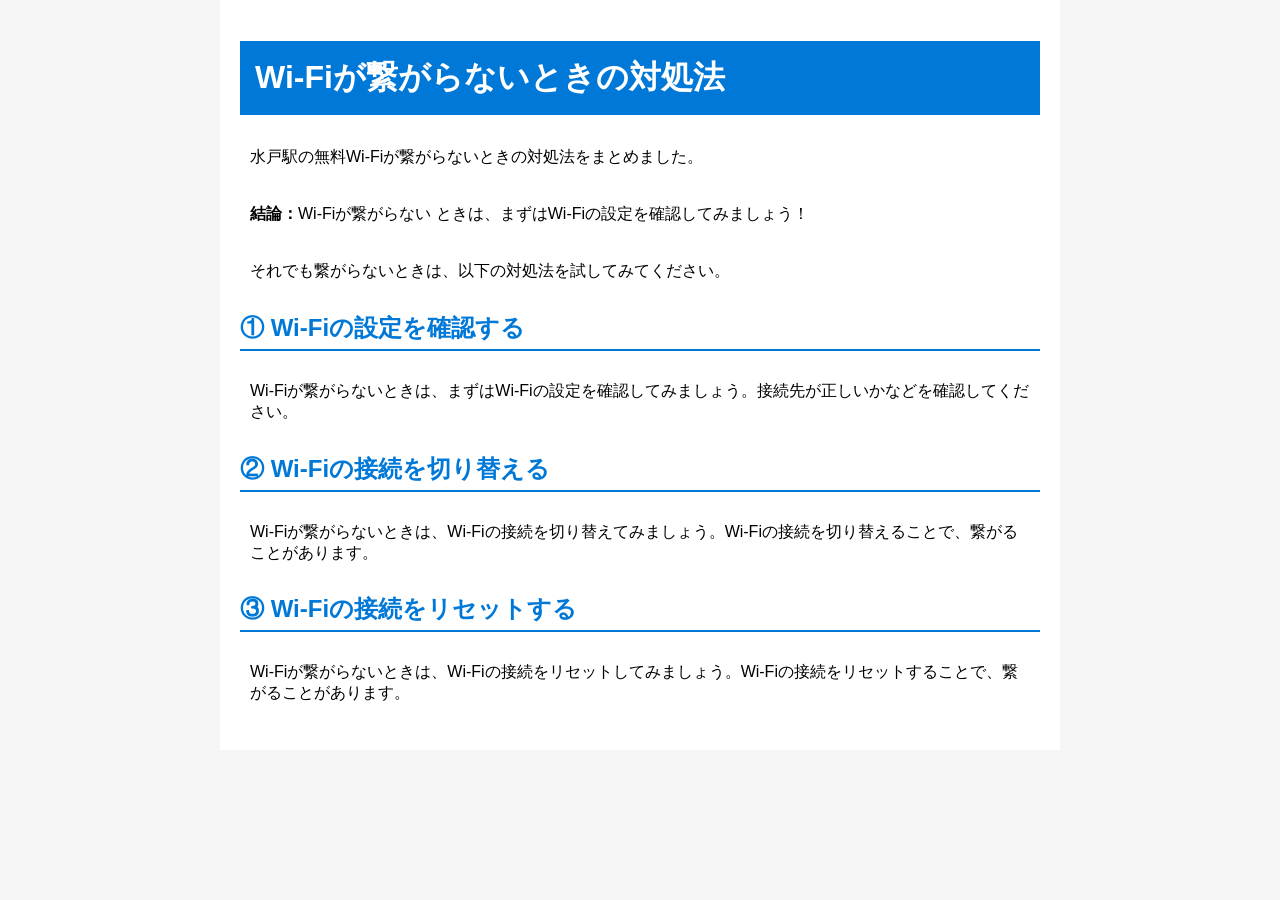
==== wifi-trouble.html @ c72951ff "Add files via upload" ====
<!DOCTYPE html>
<html lang="ja">
<head>
    <meta charset="UTF-8">
    <title>wifiが繋がらないときの対処法</title>
    <link rel="stylesheet" href="wifi-trouble style.css">
    <meta name="viewport" content="width=device-width, initial-scale=1.0">
</head>
<div class="container">
    <h1>Wi-Fiが繋がらないときの対処法</h1>
    <p>水戸駅の無料Wi-Fiが繋がらないときの対処法をまとめました。</p>
    <p><strong>結論：</strong>Wi-Fiが繋がらない ときは、まずはWi-Fiの設定を確認してみましょう！</p>
    <p>それでも繋がらないときは、以下の対処法を試してみてください。</p>
    <h2>① Wi-Fiの設定を確認する</h2>
    <p>Wi-Fiが繋がらないときは、まずはWi-Fiの設定を確認してみましょう。接続先が正しいかなどを確認してください。</p>
    <h2>② Wi-Fiの接続を切り替える</h2>
    <p>Wi-Fiが繋がらないときは、Wi-Fiの接続を切り替えてみましょう。Wi-Fiの接続を切り替えることで、繋がることがあります。</p>
    <h2>③ Wi-Fiの接続をリセットする</h2>    
    <p>Wi-Fiが繋がらないときは、Wi-Fiの接続をリセットしてみましょう。Wi-Fiの接続をリセットすることで、繋がることがあります。</p>
    
</div>
</html>
---- wifi-trouble style.css ----
body {
    font-family: Arial, sans-serif;
    background-color: #f5f5f5;
    margin: 0;
    padding: 0;
}

h1 {
    background-color: #0078D7;
    color: white;
    padding: 15px;
}

h2 {
    color: #0078D7;
    border-bottom: 2px solid #0078D7;
    padding-bottom: 5px;
}

p {
    padding: 10px;
}
.container {
    width: 90%;
    max-width: 800px;
    margin: auto;
    background-color: white;
    padding: 20px;
}
.card {
    background-color: white;
    margin: 20px 0;
    padding: 15px;
    border-radius: 10px;
    box-shadow: 0 4px 8px rgba(0, 0, 0, 0.1);
}
.card:hover {
    transform: translateY(-5px);
    transition: 0.3s;
}
@media (max-width: 600px) {
    h1 {
        font-size: 20px;
    }

    .card {
        padding: 10px;
    }
}

a {
    display: inline-block;
    margin-top: 10px;
    color: #0078D7;
    text-decoration: none;
    font-weight: bold;
}

a:hover {
    text-decoration: underline;
}

/* 見出しを強調 */
.card h2 {
    color: #333;
}

/* 結論カードを目立たせる */
.card:first-of-type {
    border-left: 5px solid #0078D7;
}

/* 対処法カードだけ色変える */
.card:nth-of-type(3) {
    border-left: 5px solid green;
}

/* 最後のカード（おすすめ）を強調 */
.card:last-of-type {
    border-left: 5px solid orange;
}
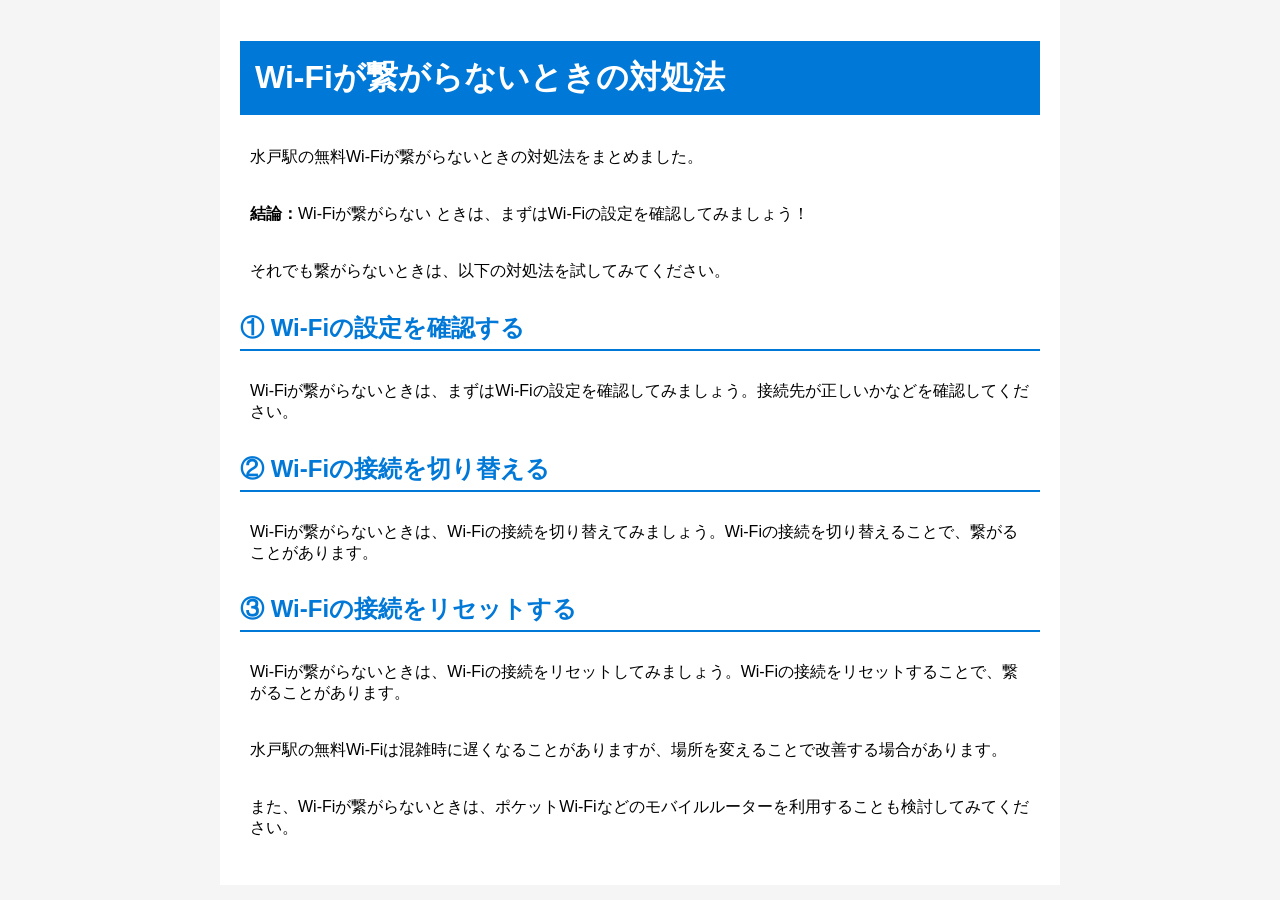
==== commit def94724: "Add files via upload" ====
--- a/wifi-trouble.html
+++ b/wifi-trouble.html
@@ -17,6 +17,9 @@
     <p>Wi-Fiが繋がらないときは、Wi-Fiの接続を切り替えてみましょう。Wi-Fiの接続を切り替えることで、繋がることがあります。</p>
     <h2>③ Wi-Fiの接続をリセットする</h2>    
     <p>Wi-Fiが繋がらないときは、Wi-Fiの接続をリセットしてみましょう。Wi-Fiの接続をリセットすることで、繋がることがあります。</p>
+    <p>水戸駅の無料Wi-Fiは混雑時に遅くなることがありますが、場所を変えることで改善する場合があります。</p>
+    <p>また、Wi-Fiが繋がらないときは、ポケットWi-Fiなどのモバイルルーターを利用することも検討してみてください。</p>
+
     
 </div>
 </html>
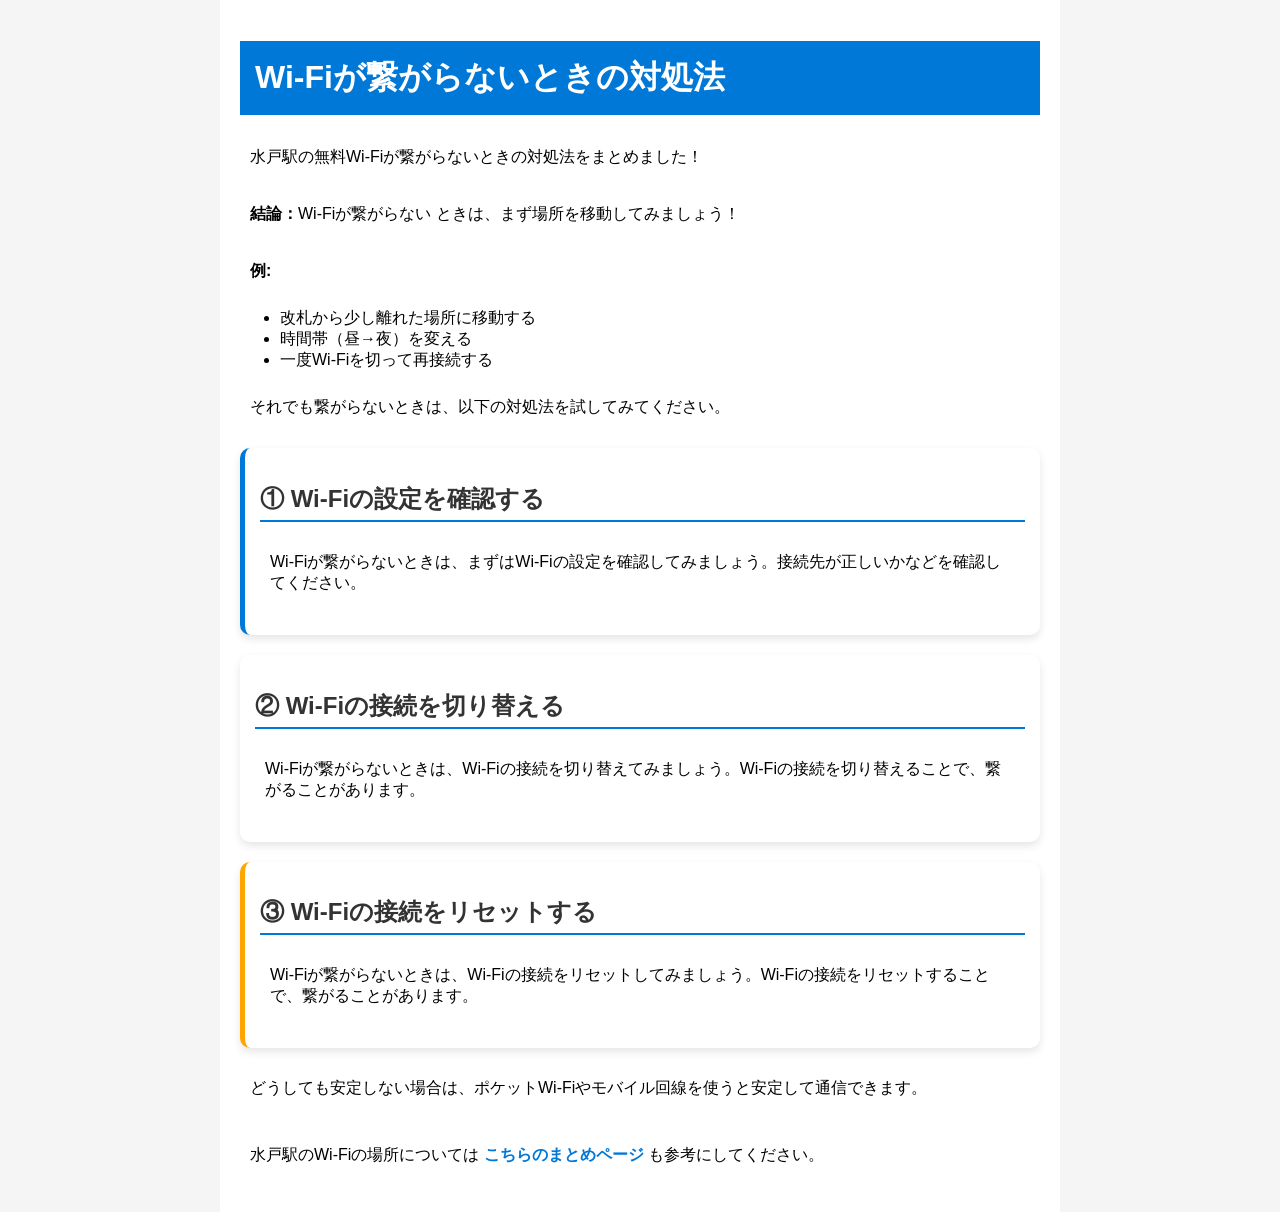
==== commit 105e9cd6: "Add files via upload" ====
--- a/wifi-trouble.html
+++ b/wifi-trouble.html
@@ -8,18 +8,39 @@
 </head>
 <div class="container">
     <h1>Wi-Fiが繋がらないときの対処法</h1>
-    <p>水戸駅の無料Wi-Fiが繋がらないときの対処法をまとめました。</p>
-    <p><strong>結論：</strong>Wi-Fiが繋がらない ときは、まずはWi-Fiの設定を確認してみましょう！</p>
+    <p>水戸駅の無料Wi-Fiが繋がらないときの対処法をまとめました！</p>
+    <p><strong>結論：</strong>Wi-Fiが繋がらない ときは、まず場所を移動してみましょう！</p>
+    <p><strong>例:</strong><ul>
+    <li>改札から少し離れた場所に移動する</li>
+    <li>時間帯（昼→夜）を変える</li>
+    <li>一度Wi-Fiを切って再接続する</li>
+</ul>
     <p>それでも繋がらないときは、以下の対処法を試してみてください。</p>
+    <div class="card">
     <h2>① Wi-Fiの設定を確認する</h2>
     <p>Wi-Fiが繋がらないときは、まずはWi-Fiの設定を確認してみましょう。接続先が正しいかなどを確認してください。</p>
+    </div>
+
+    <div class="card">
     <h2>② Wi-Fiの接続を切り替える</h2>
     <p>Wi-Fiが繋がらないときは、Wi-Fiの接続を切り替えてみましょう。Wi-Fiの接続を切り替えることで、繋がることがあります。</p>
+    </div>
+
+    <div class="card">
     <h2>③ Wi-Fiの接続をリセットする</h2>    
     <p>Wi-Fiが繋がらないときは、Wi-Fiの接続をリセットしてみましょう。Wi-Fiの接続をリセットすることで、繋がることがあります。</p>
-    <p>水戸駅の無料Wi-Fiは混雑時に遅くなることがありますが、場所を変えることで改善する場合があります。</p>
-    <p>また、Wi-Fiが繋がらないときは、ポケットWi-Fiなどのモバイルルーターを利用することも検討してみてください。</p>
+    </div>
+    
+    <p>
+どうしても安定しない場合は、ポケットWi-Fiやモバイル回線を使うと安定して通信できます。
+</p>
 
+<p>
+水戸駅のWi-Fiの場所については
+<a href="index.html">こちらのまとめページ</a>
+も参考にしてください。
+</p>
     
+   
 </div>
 </html>
